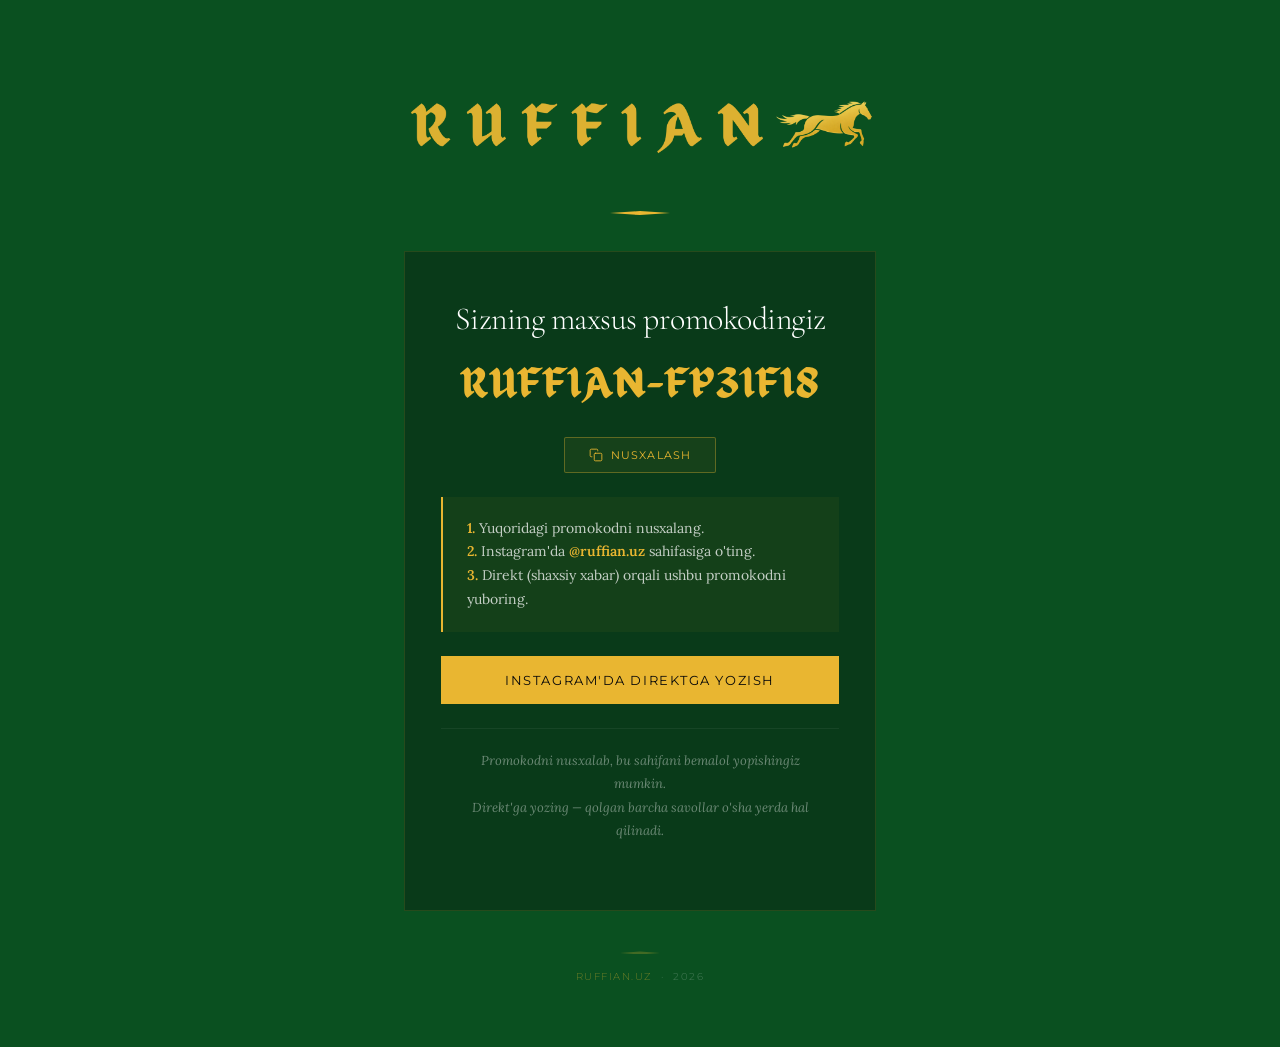
==== target/index.html @ 28651f7e "Remove redundant promocode sub-label under promocode display in index.html" ====
<!DOCTYPE html>
<html lang="uz">
<head>
    <meta charset="UTF-8">
    <meta name="viewport" content="width=device-width, initial-scale=1.0">
    <title>RUFFIAN — Bepul Atir Olish</title>
    <meta name="description" content="Ruffian'dan bepul atir olish uchun ro'yxatdan o'ting. Instagram orqali maxsus kodingizni oling.">

    <!-- Preconnect Google Fonts -->
    <link rel="preconnect" href="https://fonts.googleapis.com">
    <link rel="preconnect" href="https://fonts.gstatic.com" crossorigin>
    <link href="https://fonts.googleapis.com/css2?family=Cormorant+Garamond:wght@300;400;600&family=Lora:ital,wght@0,400;1,400&family=Montserrat:wght@300;400&display=swap" rel="stylesheet">

    <link rel="stylesheet" href="css/style.css">
</head>
<body>

<div class="page-wrapper">

    <!-- Brand Logo (Wordmark + Emblem) -->
    <div class="brand-logo-container">
        <img class="brand-logo-img" src="logo/Ruffian-logo-text-green-yellow.png" alt="RUFFIAN" draggable="false">
    </div>

    <hr class="brand-rule">

    <div class="card">

        <!-- ════════ PAGE 1: Username Entry ════════ -->
        <div id="step-1" class="step">

            <h1 class="step-title">Bepul atir qo'lga kiriting</h1>

            <!-- 3-Step Instructions — Celandine numerals -->
            <div class="ritual-steps">
                <div class="ritual-step">
                    <span class="ritual-numeral">I</span>
                    <div class="ritual-divider"></div>
                    <span class="ritual-text">Username kiriting</span>
                </div>
                <div class="ritual-step">
                    <span class="ritual-numeral">II</span>
                    <div class="ritual-divider"></div>
                    <span class="ritual-text">Promokodni Direktga yuboring</span>
                </div>
                <div class="ritual-step">
                    <span class="ritual-numeral">III</span>
                    <div class="ritual-divider"></div>
                    <span class="ritual-text">Tekin sovg'angizni oling</span>
                </div>
            </div>

            <!-- Follow instruction -->
            <div class="insta-badge">
                <svg viewBox="0 0 24 24" fill="none" stroke="currentColor" stroke-width="1.5" stroke-linecap="round" stroke-linejoin="round">
                    <rect x="2" y="2" width="20" height="20" rx="5"/>
                    <circle cx="12" cy="12" r="5"/>
                    <circle cx="17.5" cy="6.5" r="1.5" fill="currentColor" stroke="none"/>
                </svg>
                <span>@ruffian.uz ni kuzating</span>
            </div>

            <form id="step1-form" autocomplete="off">
                <div class="input-group">
                    <span class="input-prefix">@</span>
                    <input
                        type="text"
                        id="instagram-input"
                        class="form-input"
                        placeholder="username"
                        autocomplete="off"
                        autocapitalize="none"
                        spellcheck="false"
                        required
                    >
                    <div id="input-error" class="input-error"></div>
                </div>

                <button type="submit" id="submit-btn" class="btn-primary">
                    Tayyor
                </button>
            </form>
        </div>

        <!-- ════════ PAGE 2: Code + DM Instructions ════════ -->
        <div id="step-2" class="step active">

            <h2 class="step-title">Sizning maxsus promokodingiz</h2>

            <div class="code-display">
                <div id="code-value" class="code-value">RUFFIAN-FP31FI8</div>
                <button id="copy-btn" class="copy-btn" type="button">
                    <svg viewBox="0 0 24 24" fill="none" stroke="currentColor" stroke-width="1.5" stroke-linecap="round" stroke-linejoin="round">
                        <rect x="9" y="9" width="13" height="13" rx="2"/>
                        <path d="M5 15H4a2 2 0 01-2-2V4a2 2 0 012-2h9a2 2 0 012 2v1"/>
                    </svg>
                    <span>Nusxalash</span>
                </button>
            </div>

            <div class="dm-instructions">
                <p>
                    <strong>1.</strong> Yuqoridagi promokodni nusxalang.<br>
                    <strong>2.</strong> Instagram'da <strong>@ruffian.uz</strong> sahifasiga o'ting.<br>
                    <strong>3.</strong> Direkt (shaxsiy xabar) orqali ushbu promokodni yuboring.
                </p>
            </div>

            <a id="dm-link" href="https://ig.me/m/ruffian.uz" class="btn-primary" style="display:block; text-decoration:none;">
                Instagram'da Direktga yozish
            </a>

            <div class="final-note">
                <p>
                    Promokodni nusxalab, bu sahifani bemalol yopishingiz mumkin.<br>
                    Direkt'ga yozing — qolgan barcha savollar o'sha yerda hal qilinadi.
                </p>
            </div>
        </div>

    </div>

    <!-- Footer -->
    <footer class="page-footer">
        <hr class="footer-rule">
        <p class="footer-text">
            <a href="https://ruffian.uz" class="footer-link">ruffian.uz</a>
            &nbsp;·&nbsp; 2026
        </p>
    </footer>

</div>

<script src="js/app.js?v=2.2"></script>

</body>
</html>
---- target/css/style.css ----
@charset "UTF-8";
/*
 * Ruffian Target Promotion — Styles
 * Brand: Hunter Green + Ruffian Gold
 * Fonts: Celandine (wordmark + ritual numerals), Cormorant Garamond (display),
 *        Lora (body), Montserrat (UI)
 */

/* ── Font Faces ── */
@font-face {
    font-family: 'Celandine';
    src: url('../fonts/ed-celandine-regular.woff2') format('woff2'),
         url('../fonts/ed-celandine-regular.woff') format('woff');
    font-weight: normal;
    font-style: normal;
    font-display: swap;
}

/* ── CSS Variables ── */
:root {
    --hunter-green: #0A5020;
    --ruffian-gold: #E9B631;
    --gold-highlight: #FCD44F;
    --gold-deep: #9F9425;
    --jet-black: #0A0A0A;
    --pure-white: #FFFFFF;
    --warm-ivory: #F5F0E8;
    --charcoal: #1C1C1C;
    --transition-speed: 200ms;
}

/* ── Reset & Base ── */
*, *::before, *::after {
    margin: 0;
    padding: 0;
    box-sizing: border-box;
}

html {
    font-size: 16px;
    -webkit-font-smoothing: antialiased;
    -moz-osx-font-smoothing: grayscale;
}

body {
    font-family: 'Lora', Georgia, serif;
    background-color: var(--hunter-green);
    color: var(--pure-white);
    min-height: 100vh;
    display: flex;
    flex-direction: column;
    align-items: center;
    justify-content: center;
    overflow-x: hidden;
    position: relative;
}

/* Subtle noise texture overlay */
body::before {
    content: '';
    position: fixed;
    top: 0;
    left: 0;
    width: 100%;
    height: 100%;
    opacity: 0.04;
    pointer-events: none;
    z-index: 0;
    background-image: url("data:image/svg+xml,%3Csvg viewBox='0 0 256 256' xmlns='https://placehold.co/1200x600/e2e8f0/1e293b?text=a_repeating_fractal_noise_texture_background_patte id='n'%3E%3CfeTurbulence type='fractalNoise' baseFrequency='0.85' numOctaves='4' stitchTiles='stitch'/%3E%3C/filter%3E%3Crect width='100%25' height='100%25' filter='url(%23n)'/%3E%3C/svg%3E");
    background-repeat: repeat;
    background-size: 256px 256px;
}

/* ── Container ── */
.page-wrapper {
    position: relative;
    z-index: 1;
    width: 100%;
    max-width: 520px;
    padding: 60px 24px 40px;
    display: flex;
    flex-direction: column;
    align-items: center;
    min-height: 100vh;
    justify-content: center;
}

/* ── Brand Logo Container ── */
.brand-logo-container {
    display: block;
    width: 100%;
    max-width: 480px;
    overflow: hidden;
    margin: 0 auto 0;
    opacity: 0.94;
    user-select: none;
    -webkit-user-drag: none;
    line-height: 0;
}

.brand-logo-img {
    display: block;
    width: 100%;
    height: auto;
    /* Crop the whitespace above and below the logo strip.
       The logo content sits in ~28% of the 6250x6250 square.
       Margins are percentages of the element width, so they stay
       proportional as the container resizes — fully Safari-safe. */
    margin-top: -34%;
    margin-bottom: -34%;
}

.brand-rule {
    width: 60px;
    height: 4px;
    background: var(--ruffian-gold);
    border: none;
    margin: 0 auto 36px;
    -webkit-clip-path: polygon(0 50%, 50% 0, 100% 50%, 50% 100%);
    clip-path: polygon(0 50%, 50% 0, 100% 50%, 50% 100%);
}

/* ── Card ── */
.card {
    background: rgba(10, 10, 10, 0.30);
    border: 1px solid rgba(233, 182, 49, 0.12);
    padding: 48px 36px;
    width: 100%;
    position: relative;
}

/* ==============================================
   Ritual Steps — Celandine numerals + gold rule
   ============================================== */
.ritual-steps {
    display: -webkit-box;
    display: -webkit-flex;
    display: flex;
    -webkit-box-orient: vertical;
    -webkit-box-direction: normal;
    -webkit-flex-direction: column;
    flex-direction: column;
    margin: 32px 0 36px;
    padding: 0 4px;
}

.ritual-step {
    display: -webkit-box;
    display: -webkit-flex;
    display: flex;
    -webkit-box-align: center;
    -webkit-align-items: center;
    align-items: center;
    padding: 16px 0;
    border-bottom: 1px solid rgba(233, 182, 49, 0.12);
}

.ritual-step:last-child {
    border-bottom: none;
}

/* Celandine Roman numeral */
.ritual-numeral {
    font-family: 'Celandine', serif;
    font-size: 28px;
    color: var(--ruffian-gold);
    line-height: 1;
    min-width: 44px;
    text-align: center;
    flex-shrink: 0;
    margin-right: 18px;
}

/* Small gold vertical divider between numeral and text */
.ritual-divider {
    width: 1px;
    height: 24px;
    background: rgba(233, 182, 49, 0.25);
    flex-shrink: 0;
    margin-right: 18px;
}

/* Step text */
.ritual-text {
    font-family: 'Cormorant Garamond', Georgia, serif;
    font-size: 17px;
    font-weight: 400;
    color: rgba(255, 255, 255, 0.85);
    line-height: 1.4;
    letter-spacing: 0.01em;
}

/* ── Headlines ── */
.step-title {
    font-family: 'Cormorant Garamond', Georgia, serif;
    font-size: 32px;
    font-weight: 300;
    color: var(--pure-white);
    text-align: center;
    line-height: 1.2;
    margin-bottom: 4px;
    letter-spacing: -0.5px;
}

.step-subtitle {
    font-family: 'Lora', Georgia, serif;
    font-size: 15px;
    font-weight: 400;
    color: rgba(255, 255, 255, 0.65);
    text-align: center;
    line-height: 1.7;
    margin-bottom: 32px;
}

/* ── Instagram instruction badge ── */
.insta-badge {
    display: inline-flex;
    align-items: center;
    gap: 8px;
    background: rgba(233, 182, 49, 0.08);
    border: 1px solid rgba(233, 182, 49, 0.20);
    padding: 10px 20px;
    margin-bottom: 28px;
    font-family: 'Montserrat', Arial, sans-serif;
    font-size: 11px;
    font-weight: 400;
    letter-spacing: 0.12em;
    color: var(--ruffian-gold);
    text-transform: uppercase;
    text-align: center;
    width: fit-content;
    margin-left: auto;
    margin-right: auto;
}

.insta-badge svg {
    width: 16px;
    height: 16px;
    flex-shrink: 0;
}

/* ── Form Elements ── */
.input-group {
    position: relative;
    margin-bottom: 24px;
}

.input-prefix {
    position: absolute;
    left: 16px;
    top: 50%;
    transform: translateY(-50%);
    font-family: 'Montserrat', Arial, sans-serif;
    font-size: 14px;
    color: rgba(255, 255, 255, 0.35);
    pointer-events: none;
}

.form-input {
    width: 100%;
    padding: 16px 16px 16px 32px;
    background: rgba(255, 255, 255, 0.05);
    border: 1px solid rgba(255, 255, 255, 0.12);
    color: var(--pure-white);
    font-family: 'Montserrat', Arial, sans-serif;
    font-size: 15px;
    font-weight: 300;
    letter-spacing: 0.02em;
    outline: none;
    transition: border-color var(--transition-speed) ease;
}

.form-input::placeholder {
    color: rgba(255, 255, 255, 0.25);
    font-style: italic;
    font-family: 'Lora', Georgia, serif;
}

.form-input:focus {
    border-color: var(--ruffian-gold);
}

.input-error {
    font-family: 'Montserrat', Arial, sans-serif;
    font-size: 11px;
    color: #e85d5d;
    margin-top: 8px;
    display: none;
    letter-spacing: 0.03em;
}

.input-error.visible {
    display: block;
}

/* ── Buttons ── */
.btn-primary {
    display: block;
    width: 100%;
    padding: 16px 32px;
    background: var(--ruffian-gold);
    color: var(--jet-black);
    border: none;
    cursor: pointer;
    font-family: 'Montserrat', Arial, sans-serif;
    font-size: 13px;
    font-weight: 400;
    letter-spacing: 0.12em;
    text-transform: uppercase;
    transition: background var(--transition-speed) ease;
    text-align: center;
}

.btn-primary:hover {
    background: var(--gold-highlight);
}

.btn-primary:disabled {
    opacity: 0.5;
    cursor: not-allowed;
}

.btn-primary:disabled:hover {
    background: var(--ruffian-gold);
}

.btn-secondary {
    display: block;
    width: 100%;
    padding: 14px 32px;
    background: transparent;
    color: var(--ruffian-gold);
    border: 1.5px solid var(--ruffian-gold);
    cursor: pointer;
    font-family: 'Montserrat', Arial, sans-serif;
    font-size: 12px;
    font-weight: 400;
    letter-spacing: 0.12em;
    text-transform: uppercase;
    text-decoration: none;
    text-align: center;
    transition: background var(--transition-speed) ease, color var(--transition-speed) ease;
    margin-top: 12px;
}

.btn-secondary:hover {
    background: rgba(233, 182, 49, 0.1);
}

/* ── Code Display (Page 2) ── */
.code-display {
    text-align: center;
    margin: 24px 0;
}

.code-value {
    font-family: 'Celandine', serif;
    font-size: 42px;
    color: var(--ruffian-gold);
    letter-spacing: 2px;
    line-height: 1.1;
    margin-bottom: 12px;
    word-break: break-all;
}

.code-label {
    font-family: 'Montserrat', Arial, sans-serif;
    font-size: 11px;
    font-weight: 300;
    color: rgba(255, 255, 255, 0.45);
    letter-spacing: 0.15em;
    text-transform: uppercase;
}

/* ── DM Instructions ── */
.dm-instructions {
    background: rgba(233, 182, 49, 0.05);
    border-left: 2px solid var(--ruffian-gold);
    padding: 20px 24px;
    margin: 24px 0;
}

.dm-instructions p {
    font-family: 'Lora', Georgia, serif;
    font-size: 14px;
    line-height: 1.7;
    color: rgba(255, 255, 255, 0.75);
}

.dm-instructions strong {
    color: var(--ruffian-gold);
    font-weight: 600;
}

/* ── Final Note (Page 2 bottom) ── */
.final-note {
    margin-top: 24px;
    text-align: center;
    padding: 20px 16px;
    border-top: 1px solid rgba(255, 255, 255, 0.06);
}

.final-note p {
    font-family: 'Lora', Georgia, serif;
    font-size: 13px;
    line-height: 1.8;
    color: rgba(255, 255, 255, 0.4);
    font-style: italic;
}

/* ── Footer ── */
.page-footer {
    margin-top: 40px;
    text-align: center;
    padding-bottom: 24px;
}

.footer-rule {
    width: 40px;
    height: 3px;
    background: rgba(233, 182, 49, 0.25);
    border: none;
    margin: 0 auto 16px;
    -webkit-clip-path: polygon(0 50%, 50% 0, 100% 50%, 50% 100%);
    clip-path: polygon(0 50%, 50% 0, 100% 50%, 50% 100%);
}

.footer-text {
    font-family: 'Montserrat', Arial, sans-serif;
    font-size: 10px;
    font-weight: 300;
    color: rgba(255, 255, 255, 0.25);
    letter-spacing: 0.15em;
    text-transform: uppercase;
}

.footer-link {
    color: rgba(233, 182, 49, 0.45);
    text-decoration: none;
    transition: color var(--transition-speed) ease;
}

.footer-link:hover {
    color: var(--ruffian-gold);
}

/* ── Step Transitions ── */
.step {
    display: none;
    animation: fadeIn 400ms ease forwards;
}

.step.active {
    display: block;
}

@keyframes fadeIn {
    from {
        opacity: 0;
        transform: translateY(12px);
    }
    to {
        opacity: 1;
        transform: translateY(0);
    }
}

/* ── Loading state ── */
.btn-loading {
    position: relative;
    color: transparent !important;
}

.btn-loading::after {
    content: '';
    position: absolute;
    width: 18px;
    height: 18px;
    top: 50%;
    left: 50%;
    margin-top: -9px;
    margin-left: -9px;
    border: 2px solid rgba(10, 10, 10, 0.2);
    border-top-color: var(--jet-black);
    border-radius: 50%;
    animation: spin 600ms linear infinite;
}

@keyframes spin {
    to { transform: rotate(360deg); }
}

/* ── Copy button ── */
.copy-btn {
    display: inline-flex;
    align-items: center;
    justify-content: center;
    gap: 8px;
    background: rgba(233, 182, 49, 0.06);
    border: 1px solid rgba(233, 182, 49, 0.35);
    color: var(--ruffian-gold);
    font-family: 'Montserrat', Arial, sans-serif;
    font-size: 11px;
    font-weight: 400;
    letter-spacing: 0.1em;
    text-transform: uppercase;
    cursor: pointer;
    padding: 10px 24px;
    transition: all var(--transition-speed) ease;
    margin-top: 16px;
    border-radius: 2px;
}

.copy-btn:hover {
    background: rgba(233, 182, 49, 0.12);
    border-color: var(--ruffian-gold);
    color: var(--gold-highlight);
    transform: translateY(-1px);
    box-shadow: 0 4px 12px rgba(0, 0, 0, 0.15);
}

.copy-btn:active {
    transform: translateY(0);
}

.copy-btn svg {
    width: 14px;
    height: 14px;
}

/* ── Responsive ── */
@media (max-width: 600px) {
    .page-wrapper {
        padding: 40px 20px 32px;
    }

    .brand-wordmark {
        font-size: 40px;
    }

    .card {
        padding: 36px 24px;
    }

    .step-title {
        font-size: 26px;
    }

    .ritual-numeral {
        font-size: 24px;
        min-width: 36px;
    }

    .ritual-text {
        font-size: 15px;
    }

    .code-value {
        font-size: 26px;
        letter-spacing: 1px;
    }

    .dm-instructions {
        padding: 16px 18px;
    }
}

@media (max-width: 380px) {
    .brand-wordmark {
        font-size: 32px;
    }

    .card {
        padding: 28px 18px;
    }

    .step-title {
        font-size: 22px;
    }

    .ritual-numeral {
        font-size: 22px;
        min-width: 32px;
    }

    .ritual-text {
        font-size: 14px;
    }

    .code-value {
        font-size: 20px;
        letter-spacing: 0.5px;
    }
}
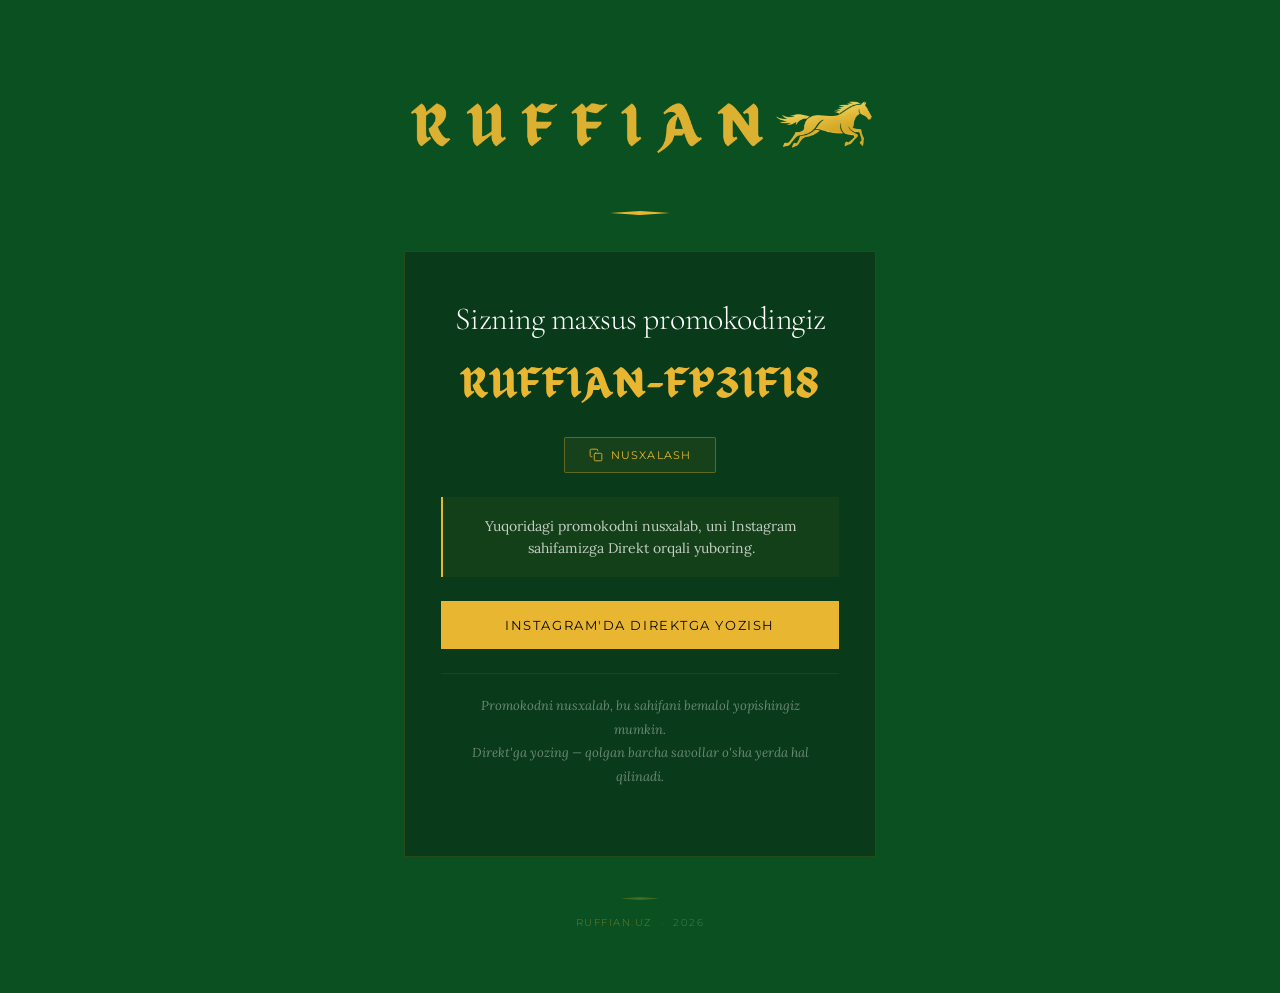
==== commit a1b50abb: "Simplify Copy instructions to a single cohesive sentence on Page 2" ====
--- a/target/index.html
+++ b/target/index.html
@@ -98,11 +98,9 @@
                 </button>
             </div>
 
-            <div class="dm-instructions">
-                <p>
-                    <strong>1.</strong> Yuqoridagi promokodni nusxalang.<br>
-                    <strong>2.</strong> Instagram'da <strong>@ruffian.uz</strong> sahifasiga o'ting.<br>
-                    <strong>3.</strong> Direkt (shaxsiy xabar) orqali ushbu promokodni yuboring.
+            <div class="dm-instructions" style="text-align: center; padding: 18px 24px;">
+                <p style="margin: 0; line-height: 1.6;">
+                    Yuqoridagi promokodni nusxalab, uni Instagram sahifamizga Direkt orqali yuboring.
                 </p>
             </div>
 
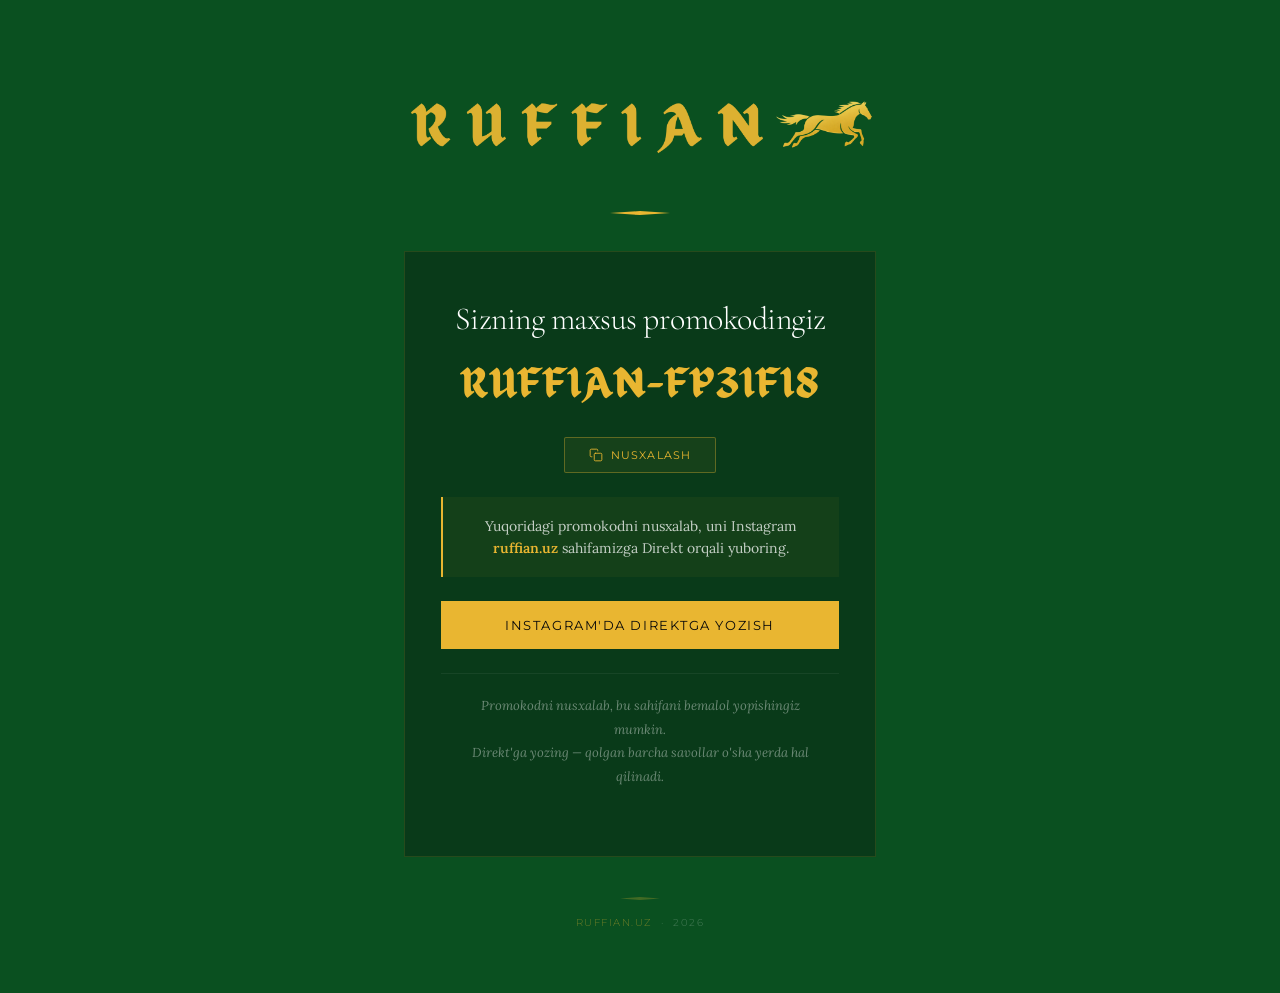
==== commit 9e7c2f05: "Highlight ruffian.uz in gold inside the Copy instructions sentence" ====
--- a/target/index.html
+++ b/target/index.html
@@ -100,7 +100,7 @@
 
             <div class="dm-instructions" style="text-align: center; padding: 18px 24px;">
                 <p style="margin: 0; line-height: 1.6;">
-                    Yuqoridagi promokodni nusxalab, uni Instagram sahifamizga Direkt orqali yuboring.
+                    Yuqoridagi promokodni nusxalab, uni Instagram <strong style="color: var(--ruffian-gold); font-weight: 600;">ruffian.uz</strong> sahifamizga Direkt orqali yuboring.
                 </p>
             </div>
 
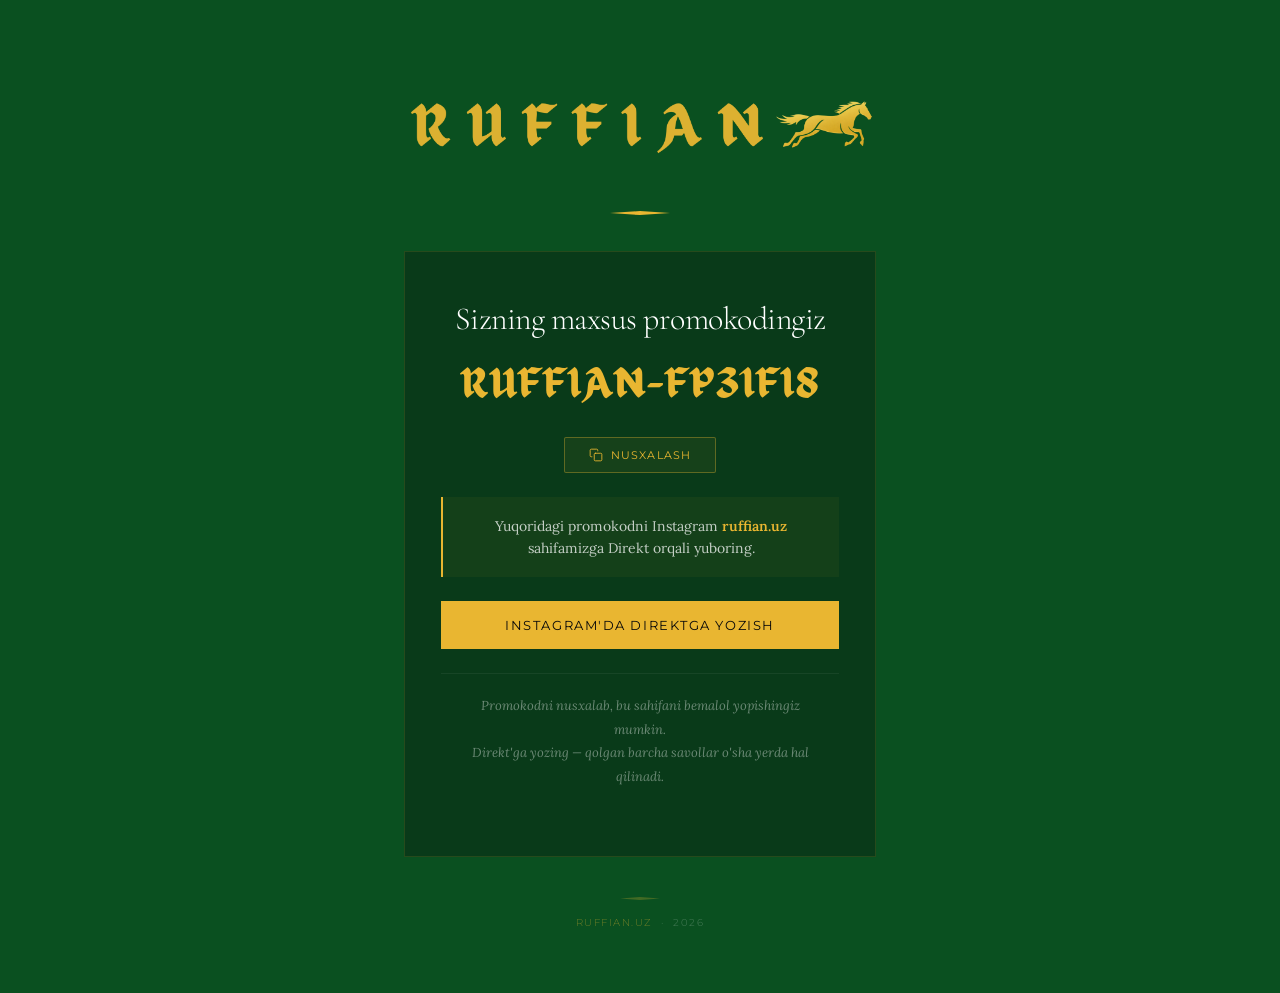
==== commit 49f8c844: "Streamline copy instructions text by removing redundant words" ====
--- a/target/index.html
+++ b/target/index.html
@@ -100,7 +100,7 @@
 
             <div class="dm-instructions" style="text-align: center; padding: 18px 24px;">
                 <p style="margin: 0; line-height: 1.6;">
-                    Yuqoridagi promokodni nusxalab, uni Instagram <strong style="color: var(--ruffian-gold); font-weight: 600;">ruffian.uz</strong> sahifamizga Direkt orqali yuboring.
+                    Yuqoridagi promokodni Instagram <strong style="color: var(--ruffian-gold); font-weight: 600;">ruffian.uz</strong> sahifamizga Direkt orqali yuboring.
                 </p>
             </div>
 
--- a/target/css/style.css
+++ b/target/css/style.css
@@ -361,6 +361,12 @@
     line-height: 1.1;
     margin-bottom: 12px;
     word-break: break-all;
+    cursor: pointer;
+    transition: opacity 0.2s ease;
+}
+
+.code-value:hover {
+    opacity: 0.85;
 }
 
 .code-label {
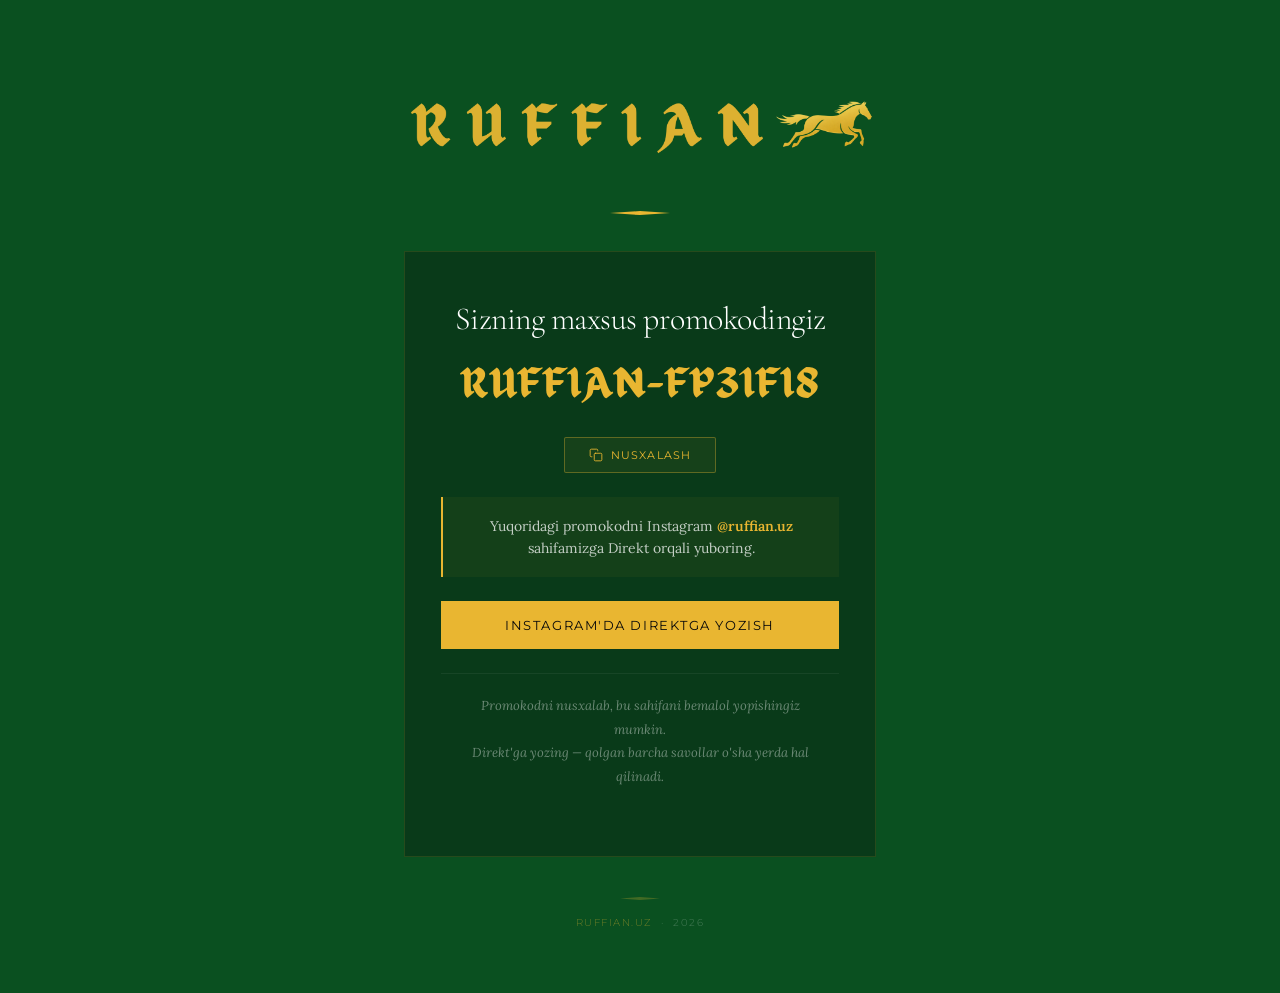
==== commit 5a7e0132: "Update instruction text to include @ symbol in front of ruffian.uz" ====
--- a/target/index.html
+++ b/target/index.html
@@ -100,7 +100,7 @@
 
             <div class="dm-instructions" style="text-align: center; padding: 18px 24px;">
                 <p style="margin: 0; line-height: 1.6;">
-                    Yuqoridagi promokodni Instagram <strong style="color: var(--ruffian-gold); font-weight: 600;">ruffian.uz</strong> sahifamizga Direkt orqali yuboring.
+                    Yuqoridagi promokodni Instagram <strong style="color: var(--ruffian-gold); font-weight: 600;">@ruffian.uz</strong> sahifamizga Direkt orqali yuboring.
                 </p>
             </div>
 
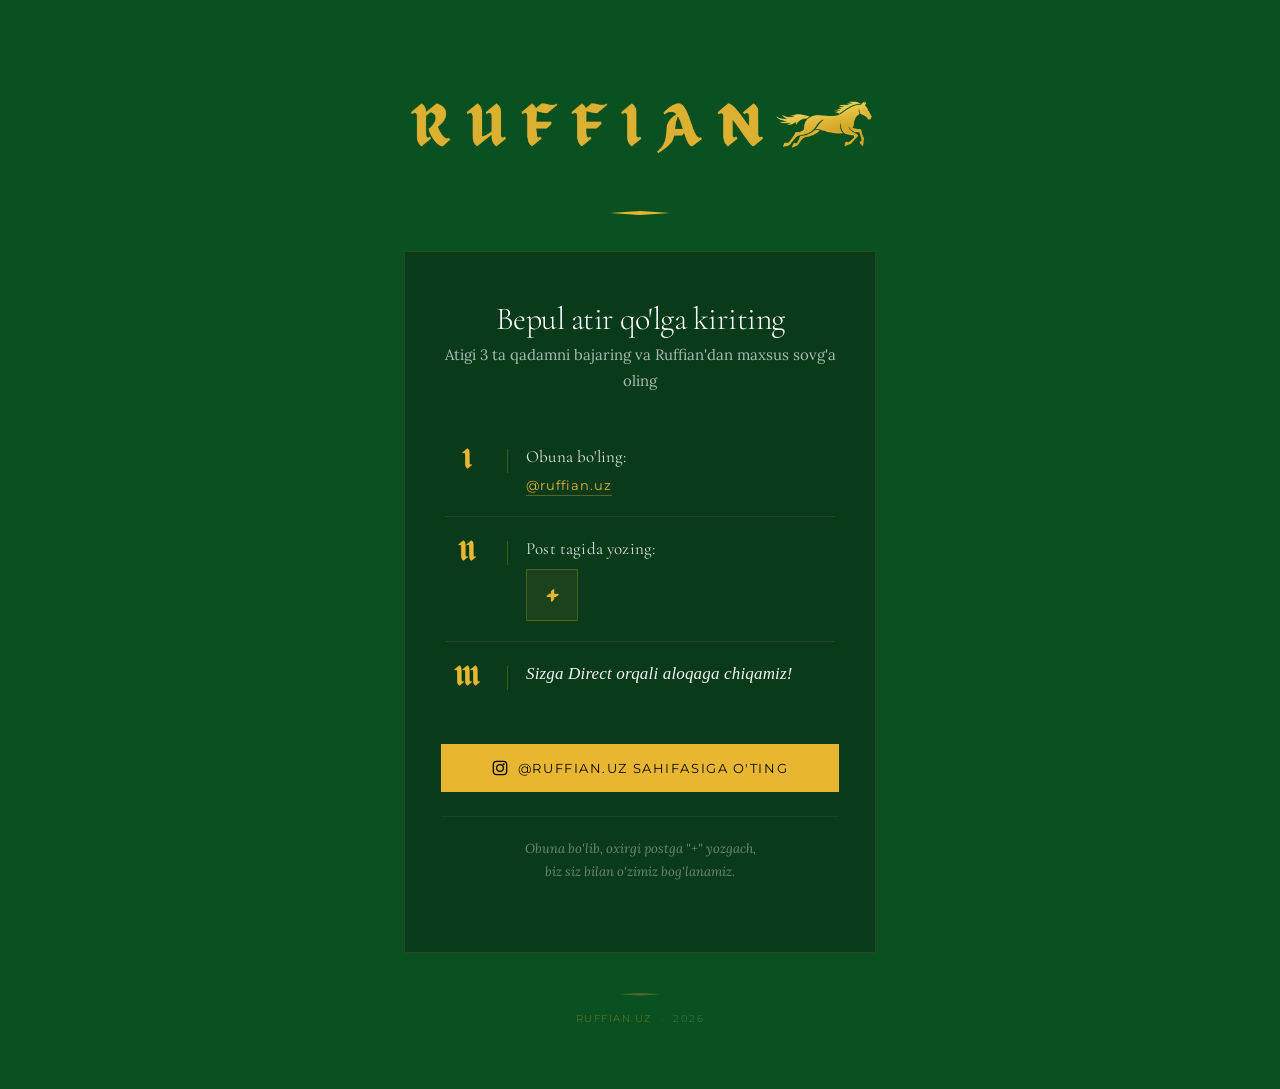
==== commit 6041956d: "feat: add educational 3-step landing page (edu-flow) with igtrgt tracking and admin dashboard sectio" ====
--- a/target/index.html
+++ b/target/index.html
@@ -4,7 +4,7 @@
     <meta charset="UTF-8">
     <meta name="viewport" content="width=device-width, initial-scale=1.0">
     <title>RUFFIAN — Bepul Atir Olish</title>
-    <meta name="description" content="Ruffian'dan bepul atir olish uchun ro'yxatdan o'ting. Instagram orqali maxsus kodingizni oling.">
+    <meta name="description" content="Ruffian bepul atir sovg'asini olish uchun 3 oddiy qadamni bajaring. Instagram orqali biz bilan bog'laning.">
 
     <!-- Preconnect Google Fonts -->
     <link rel="preconnect" href="https://fonts.googleapis.com">
@@ -12,12 +12,13 @@
     <link href="https://fonts.googleapis.com/css2?family=Cormorant+Garamond:wght@300;400;600&family=Lora:ital,wght@0,400;1,400&family=Montserrat:wght@300;400&display=swap" rel="stylesheet">
 
     <link rel="stylesheet" href="css/style.css">
+    <link rel="stylesheet" href="css/edu-style.css">
 </head>
 <body>
 
 <div class="page-wrapper">
 
-    <!-- Brand Logo (Wordmark + Emblem) -->
+    <!-- Brand Logo -->
     <div class="brand-logo-container">
         <img class="brand-logo-img" src="logo/Ruffian-logo-text-green-yellow.png" alt="RUFFIAN" draggable="false">
     </div>
@@ -26,94 +27,68 @@
 
     <div class="card">
 
-        <!-- ════════ PAGE 1: Username Entry ════════ -->
-        <div id="step-1" class="step">
+        <h1 class="step-title">Bepul atir qo'lga kiriting</h1>
+        <p class="step-subtitle">Atigi 3 ta qadamni bajaring va Ruffian'dan maxsus sovg'a oling</p>
 
-            <h1 class="step-title">Bepul atir qo'lga kiriting</h1>
+        <!-- 3-Step Instructions -->
+        <div class="ritual-steps edu-steps">
 
-            <!-- 3-Step Instructions — Celandine numerals -->
-            <div class="ritual-steps">
-                <div class="ritual-step">
-                    <span class="ritual-numeral">I</span>
-                    <div class="ritual-divider"></div>
-                    <span class="ritual-text">Username kiriting</span>
-                </div>
-                <div class="ritual-step">
-                    <span class="ritual-numeral">II</span>
-                    <div class="ritual-divider"></div>
-                    <span class="ritual-text">Promokodni Direktga yuboring</span>
-                </div>
-                <div class="ritual-step">
-                    <span class="ritual-numeral">III</span>
-                    <div class="ritual-divider"></div>
-                    <span class="ritual-text">Tekin sovg'angizni oling</span>
+            <!-- Step I -->
+            <div class="ritual-step edu-step">
+                <span class="ritual-numeral">I</span>
+                <div class="ritual-divider"></div>
+                <div class="edu-step-body">
+                    <span class="ritual-text">Obuna bo'ling:</span>
+                    <a
+                        href="https://instagram.com/ruffian.uz"
+                        target="_blank"
+                        rel="noopener"
+                        class="edu-ig-handle"
+                        id="ig-profile-link"
+                    >@ruffian.uz</a>
                 </div>
             </div>
 
-            <!-- Follow instruction -->
-            <div class="insta-badge">
-                <svg viewBox="0 0 24 24" fill="none" stroke="currentColor" stroke-width="1.5" stroke-linecap="round" stroke-linejoin="round">
-                    <rect x="2" y="2" width="20" height="20" rx="5"/>
-                    <circle cx="12" cy="12" r="5"/>
-                    <circle cx="17.5" cy="6.5" r="1.5" fill="currentColor" stroke="none"/>
-                </svg>
-                <span>@ruffian.uz ni kuzating</span>
+            <!-- Step II -->
+            <div class="ritual-step edu-step">
+                <span class="ritual-numeral">II</span>
+                <div class="ritual-divider"></div>
+                <div class="edu-step-body">
+                    <span class="ritual-text">Post tagida yozing:</span>
+                    <span class="edu-plus-badge">+</span>
+                </div>
             </div>
 
-            <form id="step1-form" autocomplete="off">
-                <div class="input-group">
-                    <span class="input-prefix">@</span>
-                    <input
-                        type="text"
-                        id="instagram-input"
-                        class="form-input"
-                        placeholder="username"
-                        autocomplete="off"
-                        autocapitalize="none"
-                        spellcheck="false"
-                        required
-                    >
-                    <div id="input-error" class="input-error"></div>
+            <!-- Step III -->
+            <div class="ritual-step edu-step edu-step--last">
+                <span class="ritual-numeral">III</span>
+                <div class="ritual-divider"></div>
+                <div class="edu-step-body">
+                    <span class="ritual-text edu-step-final">Sizga Direct orqali aloqaga chiqamiz!</span>
                 </div>
+            </div>
 
-                <button type="submit" id="submit-btn" class="btn-primary">
-                    Tayyor
-                </button>
-            </form>
         </div>
 
-        <!-- ════════ PAGE 2: Code + DM Instructions ════════ -->
-        <div id="step-2" class="step active">
+        <!-- CTA Button -->
+        <a
+            id="edu-dm-link"
+            href="https://instagram.com/ruffian.uz"
+            target="_blank"
+            rel="noopener"
+            class="btn-primary edu-cta-btn"
+        >
+            <svg width="16" height="16" viewBox="0 0 24 24" fill="none" stroke="currentColor" stroke-width="2" stroke-linecap="round" stroke-linejoin="round" style="flex-shrink:0;">
+                <rect x="2" y="2" width="20" height="20" rx="5"/>
+                <circle cx="12" cy="12" r="5"/>
+                <circle cx="17.5" cy="6.5" r="1.5" fill="currentColor" stroke="none"/>
+            </svg>
+            @ruffian.uz sahifasiga o'ting
+        </a>
 
-            <h2 class="step-title">Sizning maxsus promokodingiz</h2>
-
-            <div class="code-display">
-                <div id="code-value" class="code-value">RUFFIAN-FP31FI8</div>
-                <button id="copy-btn" class="copy-btn" type="button">
-                    <svg viewBox="0 0 24 24" fill="none" stroke="currentColor" stroke-width="1.5" stroke-linecap="round" stroke-linejoin="round">
-                        <rect x="9" y="9" width="13" height="13" rx="2"/>
-                        <path d="M5 15H4a2 2 0 01-2-2V4a2 2 0 012-2h9a2 2 0 012 2v1"/>
-                    </svg>
-                    <span>Nusxalash</span>
-                </button>
-            </div>
-
-            <div class="dm-instructions" style="text-align: center; padding: 18px 24px;">
-                <p style="margin: 0; line-height: 1.6;">
-                    Yuqoridagi promokodni Instagram <strong style="color: var(--ruffian-gold); font-weight: 600;">@ruffian.uz</strong> sahifamizga Direkt orqali yuboring.
-                </p>
-            </div>
-
-            <a id="dm-link" href="https://ig.me/m/ruffian.uz" class="btn-primary" style="display:block; text-decoration:none;">
-                Instagram'da Direktga yozish
-            </a>
-
-            <div class="final-note">
-                <p>
-                    Promokodni nusxalab, bu sahifani bemalol yopishingiz mumkin.<br>
-                    Direkt'ga yozing — qolgan barcha savollar o'sha yerda hal qilinadi.
-                </p>
-            </div>
+        <!-- Final note -->
+        <div class="final-note">
+            <p>Obuna bo'lib, oxirgi postga "+" yozgach,<br>biz siz bilan o'zimiz bog'lanamiz.</p>
         </div>
 
     </div>
@@ -129,7 +104,7 @@
 
 </div>
 
-<script src="js/app.js?v=2.2"></script>
+<script src="js/edu-app.js?v=1.0"></script>
 
 </body>
 </html>
--- a/target/css/style.css
+++ b/target/css/style.css
@@ -529,6 +529,12 @@
     transform: translateY(0);
 }
 
+.copy-btn.copied {
+    background: rgba(233, 182, 49, 0.15);
+    border-color: var(--ruffian-gold);
+    color: var(--gold-highlight);
+}
+
 .copy-btn svg {
     width: 14px;
     height: 14px;
--- a/target/css/edu-style.css
+++ b/target/css/edu-style.css
@@ -0,0 +1,99 @@
+/*
+ * Ruffian Edu Flow — Educational Landing Page Styles
+ * Extension of css/style.css
+ * Brand: Hunter Green + Ruffian Gold
+ */
+
+/* ── Edu Steps: slightly more breathing room ── */
+.edu-steps {
+    margin: 28px 0 32px;
+}
+
+.edu-step {
+    padding: 20px 0;
+    gap: 0;
+    align-items: flex-start;
+}
+
+.edu-step .ritual-numeral {
+    padding-top: 2px;
+}
+
+.edu-step .ritual-divider {
+    margin-top: 4px;
+    flex-shrink: 0;
+}
+
+/* Step body: label + value stacked */
+.edu-step-body {
+    display: flex;
+    flex-direction: column;
+    gap: 8px;
+}
+
+/* "+" badge — bold, gold, slightly larger */
+.edu-plus-badge {
+    display: inline-flex;
+    align-items: center;
+    justify-content: center;
+    font-family: 'Celandine', serif;
+    font-size: 32px;
+    color: var(--ruffian-gold);
+    background: rgba(233, 182, 49, 0.08);
+    border: 1px solid rgba(233, 182, 49, 0.25);
+    width: 52px;
+    height: 52px;
+    line-height: 1;
+    letter-spacing: 0;
+    transition: background 200ms ease, border-color 200ms ease;
+}
+
+/* Instagram handle link */
+.edu-ig-handle {
+    display: inline-block;
+    font-family: 'Montserrat', Arial, sans-serif;
+    font-size: 13px;
+    font-weight: 400;
+    letter-spacing: 0.08em;
+    color: var(--ruffian-gold);
+    text-decoration: none;
+    border-bottom: 1px solid rgba(233, 182, 49, 0.35);
+    padding-bottom: 2px;
+    width: fit-content;
+    transition: color 200ms ease, border-color 200ms ease;
+}
+
+.edu-ig-handle:hover {
+    color: var(--gold-highlight);
+    border-color: var(--gold-highlight);
+}
+
+/* Final step text — slightly brighter */
+.edu-step-final {
+    color: rgba(255, 255, 255, 0.95);
+    font-style: italic;
+}
+
+/* CTA button — flex row with icon */
+.edu-cta-btn {
+    display: flex;
+    align-items: center;
+    justify-content: center;
+    gap: 10px;
+    text-decoration: none;
+    margin-top: 8px;
+}
+
+/* Subtle entrance animation for steps */
+.edu-step:nth-child(1) { animation: fadeIn 350ms ease 50ms both; }
+.edu-step:nth-child(2) { animation: fadeIn 350ms ease 150ms both; }
+.edu-step:nth-child(3) { animation: fadeIn 350ms ease 250ms both; }
+
+/* Responsive */
+@media (max-width: 480px) {
+    .edu-plus-badge {
+        font-size: 26px;
+        width: 44px;
+        height: 44px;
+    }
+}
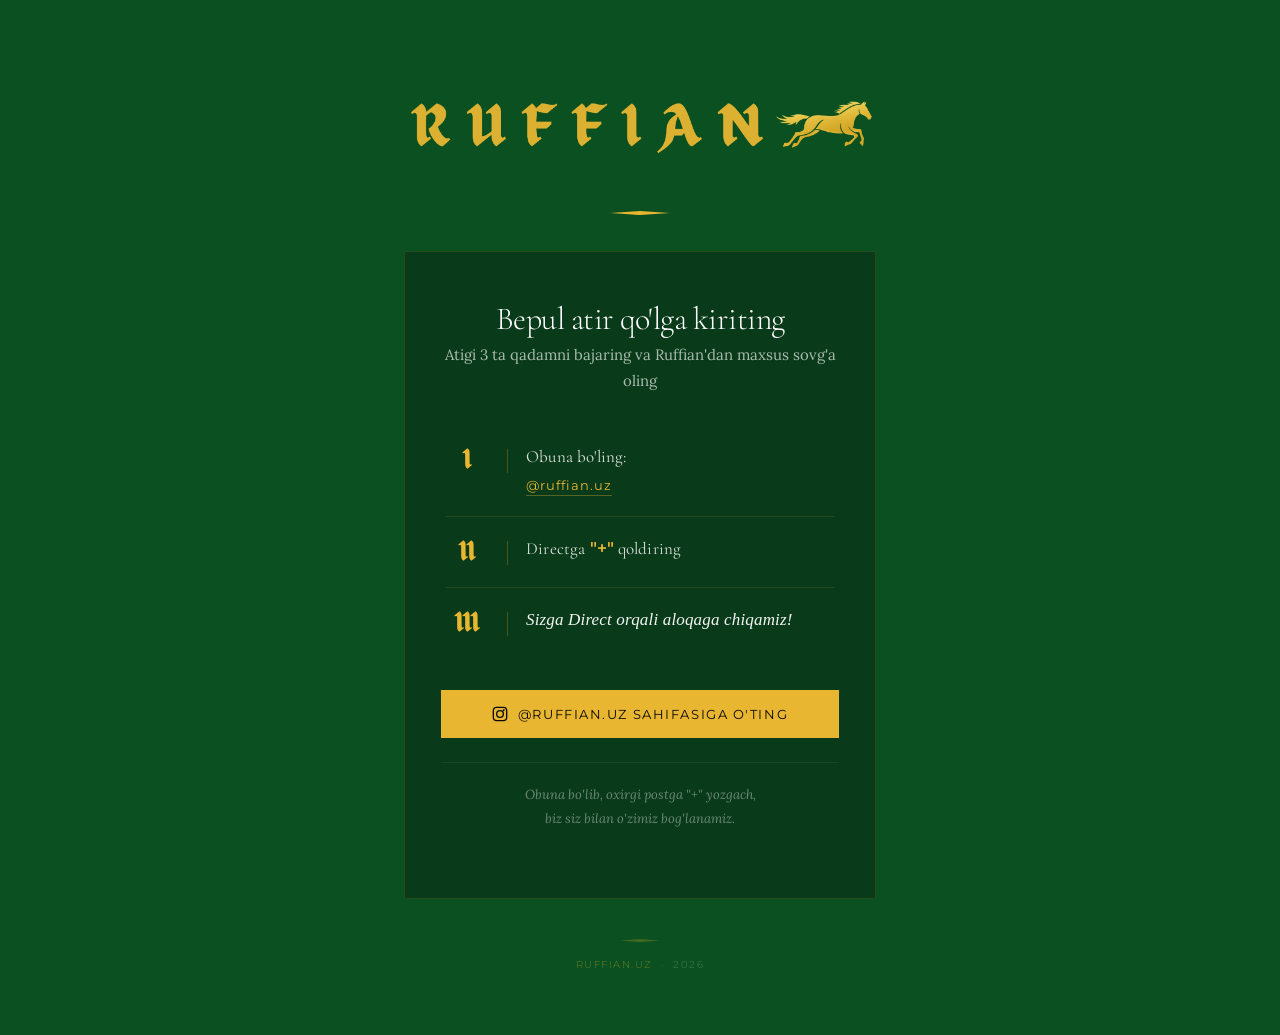
==== commit ba82547c: "fix: step II — change to 'Directga "+" qoldiring' with small inline gold +" ====
--- a/target/index.html
+++ b/target/index.html
@@ -54,8 +54,7 @@
                 <span class="ritual-numeral">II</span>
                 <div class="ritual-divider"></div>
                 <div class="edu-step-body">
-                    <span class="ritual-text">Post tagida yozing:</span>
-                    <span class="edu-plus-badge">+</span>
+                    <span class="ritual-text">Directga <span class="edu-plus-inline">"+"</span> qoldiring</span>
                 </div>
             </div>
 
--- a/target/css/edu-style.css
+++ b/target/css/edu-style.css
@@ -31,21 +31,13 @@
     gap: 8px;
 }
 
-/* "+" badge — bold, gold, slightly larger */
-.edu-plus-badge {
-    display: inline-flex;
-    align-items: center;
-    justify-content: center;
-    font-family: 'Celandine', serif;
-    font-size: 32px;
+/* "+" inline — gold, same size as surrounding text */
+.edu-plus-inline {
+    font-family: 'Montserrat', Arial, sans-serif;
+    font-size: inherit;
+    font-weight: 600;
     color: var(--ruffian-gold);
-    background: rgba(233, 182, 49, 0.08);
-    border: 1px solid rgba(233, 182, 49, 0.25);
-    width: 52px;
-    height: 52px;
-    line-height: 1;
     letter-spacing: 0;
-    transition: background 200ms ease, border-color 200ms ease;
 }
 
 /* Instagram handle link */
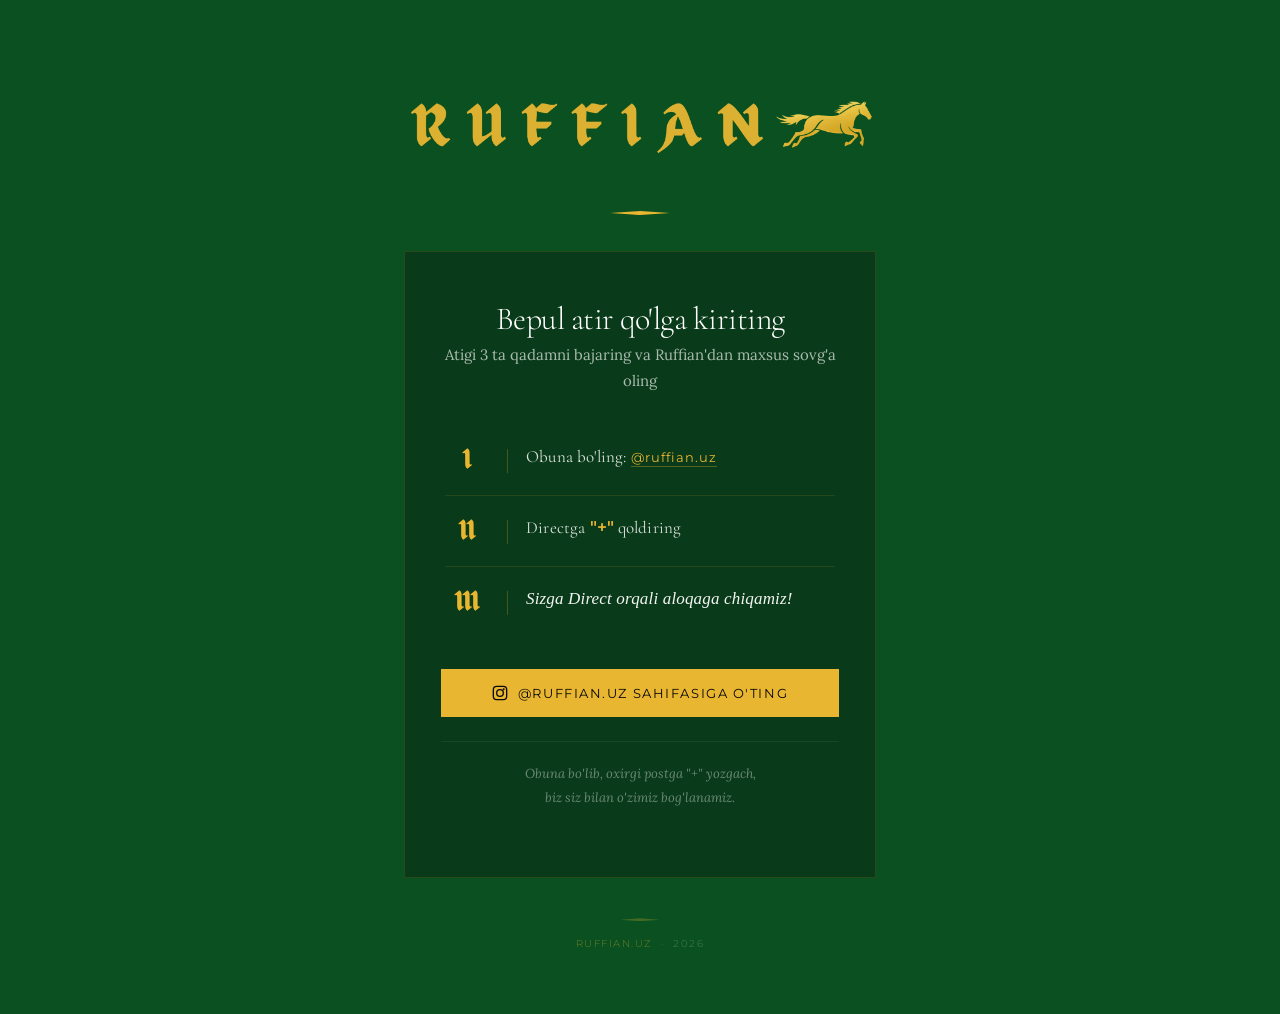
==== commit 52a9d311: "fix: step I — inline 'Obuna bo'ling: @ruffian.uz' on one line" ====
--- a/target/index.html
+++ b/target/index.html
@@ -38,14 +38,13 @@
                 <span class="ritual-numeral">I</span>
                 <div class="ritual-divider"></div>
                 <div class="edu-step-body">
-                    <span class="ritual-text">Obuna bo'ling:</span>
-                    <a
+                    <span class="ritual-text">Obuna bo'ling: <a
                         href="https://instagram.com/ruffian.uz"
                         target="_blank"
                         rel="noopener"
                         class="edu-ig-handle"
                         id="ig-profile-link"
-                    >@ruffian.uz</a>
+                    >@ruffian.uz</a></span>
                 </div>
             </div>
 
--- a/target/css/edu-style.css
+++ b/target/css/edu-style.css
@@ -42,7 +42,7 @@
 
 /* Instagram handle link */
 .edu-ig-handle {
-    display: inline-block;
+    display: inline;
     font-family: 'Montserrat', Arial, sans-serif;
     font-size: 13px;
     font-weight: 400;
@@ -50,8 +50,7 @@
     color: var(--ruffian-gold);
     text-decoration: none;
     border-bottom: 1px solid rgba(233, 182, 49, 0.35);
-    padding-bottom: 2px;
-    width: fit-content;
+    padding-bottom: 1px;
     transition: color 200ms ease, border-color 200ms ease;
 }
 
